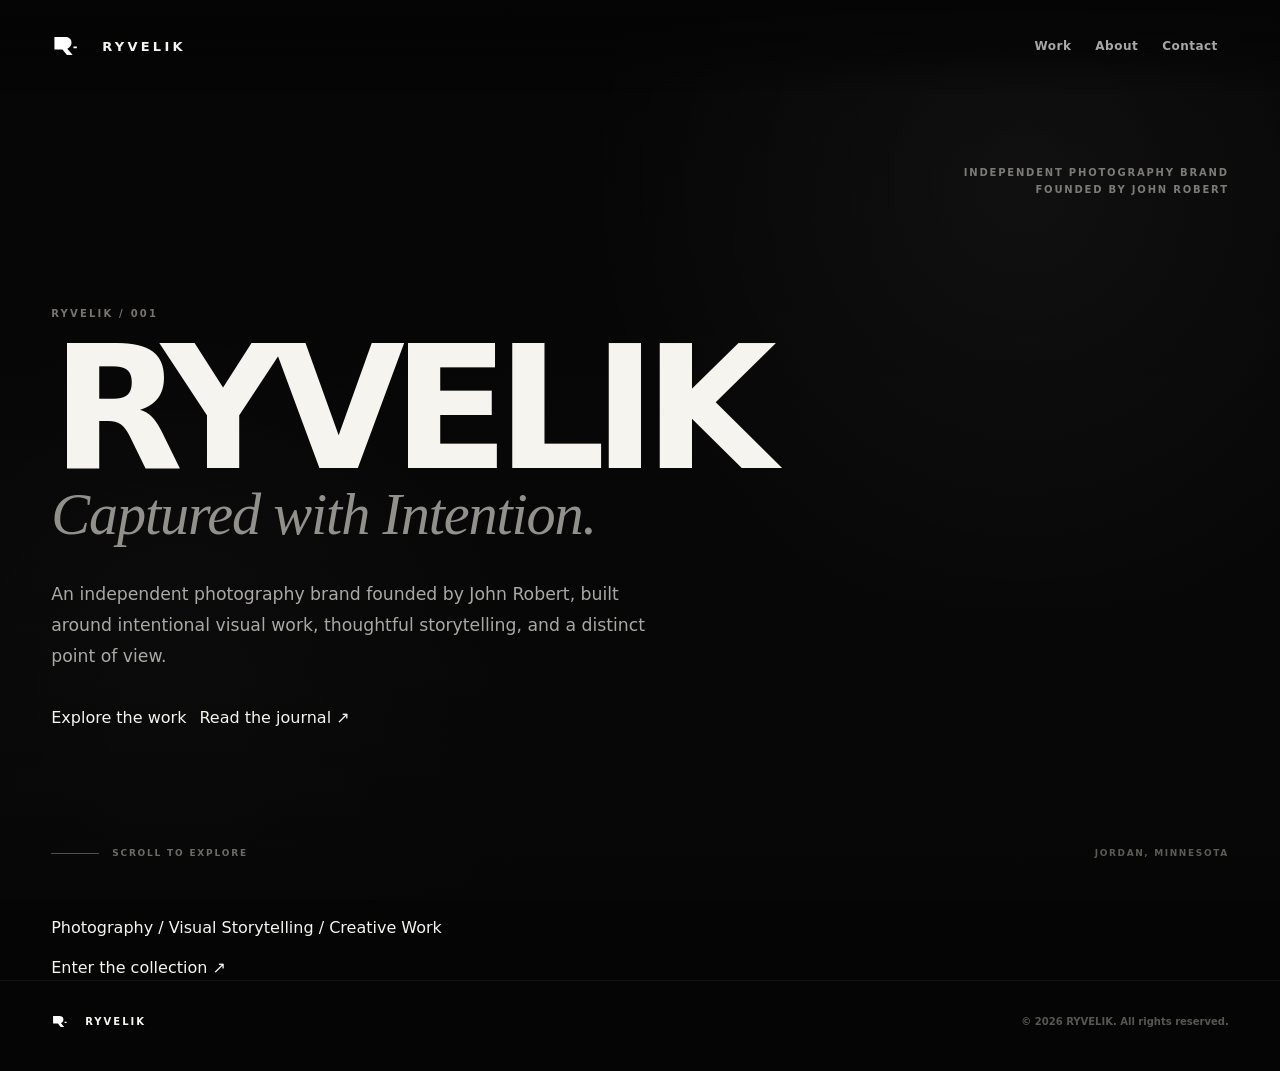
==== index.html @ d7ebe307 "Update index.html Signed-off-by: ryvelik <ryvelik@outlook.com>" ====
<!doctype html>
<html lang="en">
<head>
  <meta charset="utf-8" />

  <meta
    name="viewport"
    content="width=device-width, initial-scale=1"
  />

  <title>RYVELIK — Captured with Intention.</title>

  <meta
    name="description"
    content="RYVELIK is an independent photography brand founded by John Robert, built around intentional visual work, thoughtful storytelling, and a distinct point of view."
  />

  <meta
    name="author"
    content="John Robert"
  />

  <meta
    name="theme-color"
    content="#050505"
  />

  <meta
    name="color-scheme"
    content="dark"
  />

  <!-- Robots -->
  <meta
    name="robots"
    content="index, follow, max-image-preview:large"
  />

  <!-- Open Graph -->
  <meta
    property="og:type"
    content="website"
  />

  <meta
    property="og:title"
    content="RYVELIK — Captured with Intention."
  />

  <meta
    property="og:description"
    content="RYVELIK is an independent photography brand founded by John Robert, built around intentional visual work, thoughtful storytelling, and a distinct point of view."
  />

  <meta
    property="og:url"
    content="https://ryvelik.github.io/"
  />

  <meta
    property="og:site_name"
    content="RYVELIK"
  />

  <meta
    property="og:image"
    content="https://ryvelik.github.io/og-image.jpg"
  />

  <meta
    property="og:image:alt"
    content="RYVELIK — Captured with Intention."
  />

  <!-- Twitter / X -->
  <meta
    name="twitter:card"
    content="summary_large_image"
  />

  <meta
    name="twitter:title"
    content="RYVELIK — Captured with Intention."
  />

  <meta
    name="twitter:description"
    content="RYVELIK is an independent photography brand founded by John Robert, built around intentional visual work, thoughtful storytelling, and a distinct point of view."
  />

  <meta
    name="twitter:image"
    content="https://ryvelik.github.io/og-image.jpg"
  />

  <!-- Canonical URL -->
  <link
    rel="canonical"
    href="https://ryvelik.github.io/"
  />

  <!-- Favicons -->
  <link
    rel="icon"
    href="/favicon.ico"
    sizes="any"
  />

  <link
    rel="icon"
    href="/favicon-32x32.png"
    type="image/png"
    sizes="32x32"
  />

  <link
    rel="icon"
    href="/favicon-16x16.png"
    type="image/png"
    sizes="16x16"
  />

  <!-- Stylesheet -->
  <link
    rel="stylesheet"
    href="/styles.css"
  />

  <!-- Microsoft Clarity -->
  <script type="text/javascript">
    (function(c,l,a,r,i,t,y){
        c[a]=c[a]||function(){(c[a].q=c[a].q||[]).push(arguments)};
        t=l.createElement(r);
        t.async=1;
        t.src="https://www.clarity.ms/tag/"+i;
        y=l.getElementsByTagName(r)[0];
        y.parentNode.insertBefore(t,y);
    })(window, document, "clarity", "script", "yjtcumb3m");
  </script>

  <!-- RYVELIK structured data -->
  <script type="application/ld+json">
  {
    "@context": "https://schema.org",
    "@graph": [
      {
        "@type": "Organization",
        "@id": "https://ryvelik.github.io/#organization",
        "name": "RYVELIK",
        "url": "https://ryvelik.github.io/",
        "description": "RYVELIK is an independent photography brand founded by John Robert, built around intentional visual work, thoughtful storytelling, and a distinct point of view.",
        "founder": {
          "@id": "https://ryvelik.github.io/#john-robert"
        },
        "email": "mailto:ryvelik@outlook.com"
      },
      {
        "@type": "Person",
        "@id": "https://ryvelik.github.io/#john-robert",
        "name": "John Robert",
        "url": "https://ryvelik.github.io/about",
        "jobTitle": "Founder & Photographer",
        "worksFor": {
          "@id": "https://ryvelik.github.io/#organization"
        },
        "sameAs": [
          "https://ryvelik.substack.com"
        ]
      },
      {
        "@type": "WebSite",
        "@id": "https://ryvelik.github.io/#website",
        "name": "RYVELIK",
        "url": "https://ryvelik.github.io/",
        "description": "RYVELIK — Captured with Intention.",
        "publisher": {
          "@id": "https://ryvelik.github.io/#organization"
        },
        "author": {
          "@id": "https://ryvelik.github.io/#john-robert"
        }
      }
    ]
  }
  </script>

</head>

<body>

  <a
    class="skip-link"
    href="#main"
  >
    Skip to content
  </a>

  <div class="page">

    <!-- =========================================
         HEADER
    ========================================== -->

    <header class="site-header">

      <div class="container header-inner">

        <a
          class="brand"
          href="/"
          aria-label="RYVELIK home"
        >

          <svg
            class="brand-logo"
            xmlns="http://www.w3.org/2000/svg"
            viewBox="0 0 200 200"
            role="img"
            aria-labelledby="logoTitle"
          >

            <title id="logoTitle">
              RYVELIK
            </title>

            <g transform="translate(0,40)">

              <path
                fill="#fff"
                fill-rule="evenodd"
                d="
                  M18 12h56c20 0 34 10 34 30
                  0 16-8 26-22 32l28 34h-30
                  l-24-30H18V12z
                  M118 62h18v10h-18z
                "
              />

            </g>

          </svg>

          <span class="brand-name">
            RYVELIK
          </span>

        </a>

        <nav
          class="primary-nav"
          aria-label="Primary navigation"
        >

          <a href="/work">
            Work
          </a>

          <a href="/about">
            About
          </a>

          <a href="/contact">
            Contact
          </a>

        </nav>

      </div>

    </header>


    <!-- =========================================
         MAIN
    ========================================== -->

    <main id="main">

      <!-- =======================================
           HERO
      ======================================== -->

      <section
        id="top"
        class="hero"
        aria-labelledby="hero-heading"
      >

        <div class="container hero-inner">

          <div class="hero-top">

            <p class="hero-top-copy">
              Independent photography brand<br />
              Founded by John Robert
            </p>

          </div>


          <div class="hero-center">

            <div class="hero-content">

              <p class="hero-overline">
                RYVELIK / 001
              </p>

              <h1
                id="hero-heading"
                class="hero-title"
              >

                <span class="hero-title-main">
                  RYVELIK
                </span>

                <span class="hero-title-sub">
                  Captured with Intention.
                </span>

              </h1>

              <p class="hero-intro">
                An independent photography brand founded by
                John Robert, built around intentional visual work,
                thoughtful storytelling, and a distinct point of view.
              </p>

              <div class="hero-actions">

                <a
                  class="hero-button primary"
                  href="/work"
                >
                  Explore the work
                </a>

                <a
                  class="hero-button secondary"
                  href="https://ryvelik.substack.com"
                  target="_blank"
                  rel="noopener noreferrer"
                >
                  Read the journal ↗
                </a>

              </div>

            </div>

          </div>


          <div class="hero-bottom">

            <div class="hero-bottom-left">
              <span class="hero-line"></span>
              Scroll to explore
            </div>

            <div class="hero-bottom-right">
              Jordan, Minnesota
            </div>

          </div>

        </div>

      </section>


      <!-- =======================================
           TRANSITION STRIP
      ======================================== -->

      <section class="preview">

        <div class="container preview-inner">

          <p class="preview-copy">
            Photography / Visual Storytelling / Creative Work
          </p>

          <a
            class="preview-link"
            href="/work"
          >
            Enter the collection

            <span
              class="preview-link-arrow"
              aria-hidden="true"
            >
              ↗
            </span>

          </a>

        </div>

      </section>

    </main>


    <!-- =========================================
         FOOTER
    ========================================== -->

    <footer class="site-footer">

      <div class="container footer-inner">

        <div class="footer-brand">

          <svg
            class="footer-logo"
            xmlns="http://www.w3.org/2000/svg"
            viewBox="0 0 200 200"
            role="img"
            aria-label="RYVELIK"
          >

            <g transform="translate(0,40)">

              <path
                fill="#fff"
                fill-rule="evenodd"
                d="
                  M18 12h56c20 0 34 10 34 30
                  0 16-8 26-22 32l28 34h-30
                  l-24-30H18V12z
                  M118 62h18v10h-18z
                "
              />

            </g>

          </svg>

          <span class="footer-name">
            RYVELIK
          </span>

        </div>

        <p class="footer-copy">
          © 2026 RYVELIK. All rights reserved.
        </p>

      </div>

    </footer>

  </div>

</body>
</html>
---- styles.css ----
:root{
  --bg:#050505;
  --bg-soft:#090909;
  --surface:#0d0d0d;

  --white:#f5f4ef;
  --soft:#d3d1cb;
  --muted:#94918b;
  --dim:#66635e;
  --faint:#4e4c47;

  --line:rgba(255,255,255,.10);
  --line-soft:rgba(255,255,255,.055);
  --line-hover:rgba(255,255,255,.20);

  --max:1440px;
  --pad:clamp(20px,4vw,64px);

  --header-height:92px;

  --serif:
    Georgia,
    "Times New Roman",
    serif;

  --sans:
    Inter,
    ui-sans-serif,
    system-ui,
    -apple-system,
    BlinkMacSystemFont,
    "Segoe UI",
    Roboto,
    Helvetica,
    Arial,
    sans-serif;

  --ease:cubic-bezier(.2,.7,.2,1);
}


/* =========================================================
   RESET
========================================================= */

*,
*::before,
*::after{
  box-sizing:border-box;
}

html{
  margin:0;
  padding:0;

  background:var(--bg);
  color-scheme:dark;

  scroll-behavior:smooth;
}

body{
  margin:0;
  padding:0;

  background:var(--bg);
  color:var(--white);

  font-family:var(--sans);

  font-size:16px;
  line-height:1.5;

  -webkit-font-smoothing:antialiased;
  -moz-osx-font-smoothing:grayscale;

  text-rendering:optimizeLegibility;
}

img{
  display:block;
  max-width:100%;
}

svg{
  display:block;
}

a{
  color:inherit;
  text-decoration:none;
}

button,
input,
textarea,
select{
  font:inherit;
}

button{
  color:inherit;
}

::selection{
  background:#fff;
  color:#000;
}

:focus-visible{
  outline:2px solid #fff;
  outline-offset:4px;
}


/* =========================================================
   GLOBAL
========================================================= */

.page{
  position:relative;

  min-height:100vh;

  overflow:hidden;
}

.container{
  width:min(
    calc(100% - (var(--pad) * 2)),
    var(--max)
  );

  margin-inline:auto;
}

.section{
  position:relative;

  padding:
    clamp(100px,11vw,170px)
    0;

  border-top:1px solid var(--line-soft);
}

.section-label{
  margin:0 0 18px;

  color:#77736e;

  font-size:10px;
  line-height:1;

  font-weight:750;

  letter-spacing:.22em;

  text-transform:uppercase;
}

.page-index{
  margin:0 0 18px;

  color:#77736e;

  font-size:10px;
  line-height:1;

  font-weight:750;

  letter-spacing:.22em;

  text-transform:uppercase;
}


/* =========================================================
   ACCESSIBILITY
========================================================= */

.skip-link{
  position:fixed;

  top:16px;
  left:16px;

  z-index:9999;

  padding:11px 15px;

  border-radius:999px;

  background:#fff;
  color:#000;

  font-size:13px;
  font-weight:750;

  transform:translateY(-150%);

  transition:
    transform .2s ease;
}

.skip-link:focus{
  transform:translateY(0);
}


/* =========================================================
   HEADER
========================================================= */

.site-header{
  position:fixed;

  top:0;
  left:0;
  right:0;

  z-index:100;

  height:var(--header-height);

  pointer-events:none;

  background:
    linear-gradient(
      to bottom,
      rgba(5,5,5,.96) 0%,
      rgba(5,5,5,.76) 54%,
      rgba(5,5,5,0) 100%
    );
}

.header-inner{
  min-height:var(--header-height);

  display:flex;

  align-items:center;
  justify-content:space-between;

  gap:30px;

  pointer-events:auto;
}


/* BRAND */

.brand{
  display:inline-flex;

  align-items:center;

  gap:13px;

  flex:none;
}

.brand-logo{
  width:38px;
  height:38px;

  flex:none;
}

.brand-name{
  font-size:13px;
  line-height:1;

  font-weight:800;

  letter-spacing:.25em;

  text-transform:uppercase;
}


/* NAV */

.primary-nav{
  display:flex;

  align-items:center;

  gap:2px;
}

.primary-nav a{
  position:relative;

  padding:10px 11px;

  color:rgba(255,255,255,.65);

  font-size:12px;
  line-height:1;

  font-weight:650;

  letter-spacing:.04em;

  transition:
    color .25s ease;
}

.primary-nav a::after{
  content:"";

  position:absolute;

  left:11px;
  right:11px;

  bottom:3px;

  height:1px;

  background:#fff;

  transform:scaleX(0);

  transform-origin:right center;

  transition:
    transform .3s var(--ease);
}

.primary-nav a:hover,
.primary-nav a:focus-visible,
.primary-nav a.active{
  color:#fff;
}

.primary-nav a:hover::after,
.primary-nav a:focus-visible::after,
.primary-nav a.active::after{
  transform:scaleX(1);

  transform-origin:left center;
}


/* =========================================================
   BUTTONS
========================================================= */

.button{
  display:inline-flex;

  align-items:center;
  justify-content:center;

  min-height:48px;

  padding:0 19px;

  border:1px solid rgba(255,255,255,.17);

  border-radius:999px;

  color:#dedcd7;

  font-size:12px;
  line-height:1;

  font-weight:750;

  letter-spacing:.035em;

  transition:
    color .25s ease,
    background .25s ease,
    border-color .25s ease,
    transform .25s ease;
}

.button:hover,
.button:focus-visible{
  color:#000;

  background:#fff;

  border-color:#fff;

  transform:translateY(-2px);
}

.button.primary{
  color:#000;

  background:#fff;

  border-color:#fff;
}

.button.primary:hover,
.button.primary:focus-visible{
  background:#e9e8e4;
}


/* =========================================================
   HOME HERO
========================================================= */

.hero{
  position:relative;

  min-height:100svh;

  isolation:isolate;

  background:
    radial-gradient(
      48% 72% at 80% 20%,
      rgba(255,255,255,.045),
      transparent 72%
    ),
    radial-gradient(
      38% 58% at 14% 78%,
      rgba(255,255,255,.024),
      transparent 75%
    ),
    linear-gradient(
      180deg,
      #050505 0%,
      #070707 58%,
      #090909 100%
    );
}

.hero::before{
  content:"";

  position:absolute;
  inset:0;

  z-index:-2;

  background-image:
    linear-gradient(
      rgba(255,255,255,.026) 1px,
      transparent 1px
    ),
    linear-gradient(
      90deg,
      rgba(255,255,255,.026) 1px,
      transparent 1px
    );

  background-size:
    110px 110px,
    110px 110px;

  mask-image:
    linear-gradient(
      to bottom,
      rgba(0,0,0,.34),
      transparent 84%
    );

  opacity:.14;

  pointer-events:none;
}

.hero::after{
  content:"";

  position:absolute;

  left:0;
  right:0;
  bottom:0;

  height:42%;

  z-index:-1;

  background:
    linear-gradient(
      to top,
      rgba(5,5,5,.72),
      transparent
    );

  pointer-events:none;
}

.hero-inner{
  min-height:100svh;

  display:grid;

  grid-template-rows:
    auto
    1fr
    auto;

  padding-top:var(--header-height);
  padding-bottom:42px;
}

.hero-top{
  display:flex;

  justify-content:flex-end;
  align-items:flex-start;

  padding-top:
    clamp(
      34px,
      8vh,
      110px
    );
}

.hero-top-copy{
  max-width:330px;

  margin:0;

  color:#7d7b76;

  font-size:10px;

  line-height:1.7;

  font-weight:700;

  letter-spacing:.18em;

  text-align:right;

  text-transform:uppercase;
}

.hero-center{
  display:flex;

  align-items:center;

  padding-top:4vh;
}

.hero-content{
  width:100%;
}

.hero-overline{
  margin:0 0 21px;

  color:#77746f;

  font-size:10px;

  line-height:1;

  font-weight:750;

  letter-spacing:.22em;

  text-transform:uppercase;
}

.hero-title{
  margin:0;

  max-width:1150px;

  font-size:
    clamp(
      70px,
      13.4vw,
      194px
    );

  line-height:.80;

  letter-spacing:-.075em;

  font-weight:820;
}

.hero-title-main{
  display:block;
}

.hero-title-sub{
  display:block;

  margin-top:.16em;

  color:#92908b;

  font-family:var(--serif);

  font-size:.34em;

  line-height:1;

  font-weight:400;

  font-style:italic;

  letter-spacing:-.02em;
}

.hero-intro{
  max-width:630px;

  margin:34px 0 0;

  color:#aaa8a3;

  font-size:
    clamp(
      15px,
      1.35vw,
      18px
    );

  line-height:1.8;
}

.hero-actions{
  display:flex;

  align-items:center;

  flex-wrap:wrap;

  gap:13px;

  margin-top:34px;
}

.hero-mark{
  display:flex;

  align-items:center;
  justify-content:center;

  width:76px;
  height:76px;

  border:1px solid var(--line);

  border-radius:50%;

  transition:
    background .3s ease,
    border-color .3s ease,
    transform .3s ease;
}

.hero-mark svg{
  width:28px;
  height:28px;
}

.hero-mark:hover{
  background:rgba(255,255,255,.045);

  border-color:
    rgba(255,255,255,.28);

  transform:translateY(-3px);
}

.hero-bottom{
  display:flex;

  align-items:center;

  justify-content:space-between;

  gap:25px;

  padding-top:44px;
}

.hero-bottom-left{
  display:flex;

  align-items:center;

  gap:13px;

  color:#6d6b66;

  font-size:9px;

  line-height:1;

  font-weight:750;

  letter-spacing:.2em;

  text-transform:uppercase;
}

.hero-line{
  width:48px;
  height:1px;

  background:#50504b;
}

.hero-bottom-right{
  color:#5d5b56;

  font-size:9px;

  line-height:1;

  font-weight:700;

  letter-spacing:.18em;

  text-transform:uppercase;

  text-align:right;
}


/* =========================================================
   INTERIOR PAGE HERO
   WORK / ABOUT / CONTACT
========================================================= */

.page-hero,
.contact-page{
  position:relative;

  min-height:68svh;

  display:flex;

  align-items:flex-end;

  padding-top:150px;

  padding-bottom:
    clamp(
      74px,
      9vw,
      120px
    );

  border-bottom:1px solid var(--line-soft);

  isolation:isolate;

  background:
    radial-gradient(
      46% 65% at 84% 20%,
      rgba(255,255,255,.04),
      transparent 75%
    ),
    linear-gradient(
      180deg,
      #050505,
      #080808
    );
}

.contact-page::before{
  content:"";

  position:absolute;

  inset:0;

  z-index:-2;

  background-image:
    linear-gradient(
      rgba(255,255,255,.026) 1px,
      transparent 1px
    ),
    linear-gradient(
      90deg,
      rgba(255,255,255,.026) 1px,
      transparent 1px
    );

  background-size:
    110px 110px,
    110px 110px;

  mask-image:
    linear-gradient(
      to bottom,
      rgba(0,0,0,.28),
      transparent 84%
    );

  opacity:.10;

  pointer-events:none;
}


/* TOP META */

.page-hero-top{
  display:flex;

  align-items:flex-start;

  justify-content:space-between;

  gap:30px;

  margin-bottom:
    clamp(
      45px,
      6vw,
      78px
    );
}

.page-location{
  margin:0;

  color:#5f5c56;

  font-size:10px;

  line-height:1.4;

  font-weight:700;

  letter-spacing:.17em;

  text-transform:uppercase;

  text-align:right;
}


/* MAIN GRID */

.page-hero-grid,
.page-hero-main,
.contact-grid{
  display:grid;

  grid-template-columns:
    minmax(0,1.2fr)
    minmax(280px,.8fr);

  gap:
    clamp(
      55px,
      8vw,
      120px
    );

  align-items:end;
}

.page-hero-copy{
  min-width:0;
}

.page-hero-side,
.contact-side{
  padding-bottom:4px;
}


/* TITLES */

.page-title,
.contact-title{
  margin:0;

  max-width:1100px;

  font-size:
    clamp(
      62px,
      10.3vw,
      148px
    );

  line-height:.82;

  letter-spacing:-.075em;

  font-weight:820;
}

.page-title em,
.contact-title em{
  display:block;

  margin-top:.15em;

  color:#918e88;

  font-family:var(--serif);

  font-size:.36em;

  line-height:1;

  font-weight:400;

  font-style:italic;

  letter-spacing:-.02em;
}


/* INTRO */

.page-intro,
.contact-intro{
  max-width:500px;

  margin:28px 0 0;

  color:#94918b;

  font-size:14px;

  line-height:1.85;
}


/* EMAIL */

.page-email,
.contact-link{
  display:inline-block;

  max-width:100%;

  color:var(--white);

  font-size:
    clamp(
      18px,
      1.85vw,
      25px
    );

  line-height:1.15;

  font-weight:650;

  letter-spacing:-.03em;

  word-break:break-word;

  transition:
    color .25s ease;
}

.page-email:hover,
.page-email:focus-visible,
.contact-link:hover,
.contact-link:focus-visible{
  color:#aaa7a1;

  text-decoration:underline;

  text-decoration-thickness:1px;

  text-underline-offset:7px;
}


/* BOTTOM META */

.page-hero-bottom,
.contact-bottom{
  display:flex;

  align-items:flex-end;

  justify-content:space-between;

  gap:30px;

  margin-top:
    clamp(
      72px,
      9vw,
      125px
    );

  padding-top:22px;

  border-top:1px solid var(--line-soft);
}

.page-meta,
.contact-note{
  margin:0;

  color:#625f59;

  font-size:10px;

  line-height:1.7;

  font-weight:700;

  letter-spacing:.16em;

  text-transform:uppercase;
}


/* ROUND MARK */

.page-arrow,
.contact-mark{
  display:flex;

  align-items:center;

  justify-content:center;

  width:52px;
  height:52px;

  flex:none;

  border:1px solid rgba(255,255,255,.16);

  border-radius:50%;

  color:#fff;

  transition:
    background .25s ease,
    border-color .25s ease,
    color .25s ease,
    transform .25s ease;
}

.page-arrow{
  font-size:18px;
}

.contact-mark svg{
  width:21px;
  height:21px;
}

.page-arrow:hover,
.page-arrow:focus-visible,
.contact-mark:hover,
.contact-mark:focus-visible{
  background:#fff;

  border-color:#fff;

  color:#000;

  transform:translateY(-3px);
}

.contact-mark:hover path{
  fill:#000;
}


/* =========================================================
   WORK PAGE — COLLECTION BAR
========================================================= */

.collection-bar{
  border-top:0;

  border-bottom:1px solid var(--line-soft);

  padding:18px 0;
}

.collection-bar-inner{
  display:flex;

  align-items:center;

  justify-content:space-between;

  gap:25px;
}

.collection-label,
.collection-count{
  color:#706d68;

  font-size:10px;

  line-height:1;

  font-weight:750;

  letter-spacing:.18em;

  text-transform:uppercase;
}

.collection-count{
  color:#57544f;
}


/* =========================================================
   WORK PAGE — GALLERY
========================================================= */

.gallery{
  padding:
    clamp(70px,9vw,120px)
    0
    clamp(105px,13vw,180px);
}

.gallery-grid{
  display:grid;

  grid-template-columns:
    repeat(12,1fr);

  gap:18px;
}

.piece{
  position:relative;

  overflow:hidden;

  min-height:420px;

  border:1px solid var(--line);

  background:#0c0c0c;

  isolation:isolate;
}


/* CLICKABLE IMAGE AREA */

.piece-trigger{
  position:absolute;

  inset:0;

  z-index:1;

  display:block;

  width:100%;
  height:100%;

  margin:0;
  padding:0;

  border:0;

  background:transparent;

  cursor:zoom-in;

  appearance:none;
}

.piece-trigger:focus-visible{
  outline:2px solid #fff;

  outline-offset:-4px;
}

.piece-trigger .piece-image{
  pointer-events:none;
}


/* GALLERY SIZES */

.piece:nth-child(1){
  grid-column:span 8;

  min-height:700px;
}

.piece:nth-child(2){
  grid-column:span 4;

  min-height:700px;
}

.piece:nth-child(3){
  grid-column:span 5;

  min-height:520px;
}

.piece:nth-child(4){
  grid-column:span 7;

  min-height:520px;
}


/* IMAGE */

.piece-image{
  position:absolute;

  inset:0;

  width:100%;
  height:100%;

  object-fit:cover;

  transition:
    transform .8s var(--ease);
}

.piece:hover .piece-image{
  transform:scale(1.025);
}


/* PLACEHOLDER SUPPORT */

.piece-placeholder{
  position:absolute;

  inset:0;

  display:flex;

  align-items:center;

  justify-content:center;

  background:
    radial-gradient(
      circle at 68% 22%,
      rgba(255,255,255,.07),
      transparent 29%
    ),
    radial-gradient(
      circle at 18% 78%,
      rgba(255,255,255,.03),
      transparent 33%
    ),
    linear-gradient(
      145deg,
      #181818,
      #090909 70%,
      #101010
    );
}

.piece-placeholder::before{
  content:"";

  width:32%;

  height:1px;

  background:
    linear-gradient(
      to right,
      transparent,
      rgba(255,255,255,.14),
      transparent
    );
}

.piece-placeholder-label{
  position:absolute;

  color:#5b5954;

  font-size:10px;

  line-height:1;

  font-weight:750;

  letter-spacing:.2em;

  text-transform:uppercase;
}


/* GALLERY OVERLAY */

.piece-overlay{
  position:absolute;

  inset:0;

  z-index:2;

  display:flex;

  align-items:flex-end;

  padding:28px;

  background:
    linear-gradient(
      to top,
      rgba(0,0,0,.80),
      rgba(0,0,0,.15) 48%,
      transparent 77%
    );

  pointer-events:none;
}

.piece-meta{
  width:100%;

  display:flex;

  align-items:flex-end;

  justify-content:space-between;

  gap:25px;
}

.piece-number{
  color:#aaa7a1;

  font-size:10px;

  line-height:1;

  font-weight:750;

  letter-spacing:.19em;

  text-transform:uppercase;
}

.piece-name{
  margin:9px 0 0;

  color:#fff;

  font-size:
    clamp(
      20px,
      2.8vw,
      34px
    );

  line-height:.98;

  letter-spacing:-.035em;

  font-weight:720;
}

.piece-caption{
  margin:8px 0 0;

  color:#999691;

  font-size:12px;

  line-height:1.4;
}

.piece-index{
  display:flex;

  align-items:center;

  justify-content:center;

  width:42px;
  height:42px;

  flex:none;

  border:1px solid rgba(255,255,255,.2);

  border-radius:50%;

  color:#fff;

  font-size:15px;

  transition:
    background .25s ease,
    color .25s ease,
    transform .25s ease;
}

.piece:hover .piece-index{
  background:#fff;

  color:#000;

  transform:translate(2px,-2px);
}


/* =========================================================
   WORK PAGE — STATEMENT
========================================================= */

.collection-statement{
  padding:
    clamp(105px,13vw,190px)
    0;

  border-top:1px solid var(--line-soft);
}

.collection-statement-inner{
  display:grid;

  grid-template-columns:
    minmax(180px,.7fr)
    minmax(0,1.3fr);

  gap:60px;
}

.collection-statement-label{
  margin:0;

  color:#706d67;

  font-size:10px;

  line-height:1.45;

  font-weight:750;

  letter-spacing:.2em;

  text-transform:uppercase;
}

.collection-statement-text{
  margin:0;

  max-width:1000px;

  color:#d8d6d1;

  font-size:
    clamp(
      32px,
      5vw,
      69px
    );

  line-height:1.03;

  letter-spacing:-.052em;

  font-weight:700;
}

.collection-statement-text em{
  color:#8d8a84;

  font-family:var(--serif);

  font-weight:400;

  font-style:italic;
}


/* =========================================================
   ABOUT PAGE
========================================================= */

.statement{
  padding:
    clamp(100px,13vw,190px)
    0;
}

.statement-grid{
  display:grid;

  grid-template-columns:
    minmax(180px,.7fr)
    minmax(0,1.3fr);

  gap:60px;
}

.statement-label{
  margin:0;

  color:#706d67;

  font-size:10px;

  line-height:1.45;

  font-weight:750;

  letter-spacing:.2em;

  text-transform:uppercase;
}

.statement-text{
  margin:0;

  max-width:1040px;

  color:#dddcd7;

  font-size:
    clamp(
      32px,
      5vw,
      70px
    );

  line-height:1.03;

  letter-spacing:-.055em;

  font-weight:720;
}

.statement-text em{
  color:#8e8b85;

  font-family:var(--serif);

  font-weight:400;

  font-style:italic;
}

.story{
  padding:
    clamp(100px,12vw,175px)
    0;
}

.story-grid{
  display:grid;

  grid-template-columns:
    minmax(220px,.75fr)
    minmax(0,1.25fr);

  gap:
    clamp(
      55px,
      10vw,
      145px
    );

  align-items:start;
}

.story-heading{
  margin:0;

  max-width:510px;

  font-size:
    clamp(
      36px,
      5vw,
      68px
    );

  line-height:.97;

  letter-spacing:-.055em;

  font-weight:760;
}

.story-heading span{
  color:#8c8983;

  font-family:var(--serif);

  font-weight:400;

  font-style:italic;
}

.story-copy{
  max-width:670px;

  color:#a5a29c;

  font-size:
    clamp(
      16px,
      1.4vw,
      19px
    );

  line-height:1.88;
}

.story-copy p{
  margin:0 0 27px;
}

.story-copy p:last-child{
  margin-bottom:0;
}


/* =========================================================
   FOUNDER
========================================================= */

.founder{
  padding:
    clamp(105px,13vw,185px)
    0;

  border-top:1px solid var(--line-soft);

  border-bottom:1px solid var(--line-soft);

  background:
    radial-gradient(
      35% 70% at 80% 50%,
      rgba(255,255,255,.032),
      transparent 75%
    );
}

.founder-grid{
  display:grid;

  grid-template-columns:
    minmax(220px,.65fr)
    minmax(0,1.35fr);

  gap:60px;

  align-items:end;
}

.founder-label{
  margin:0 0 12px;

  color:#706d68;

  font-size:10px;

  line-height:1;

  font-weight:750;

  letter-spacing:.2em;

  text-transform:uppercase;
}

.founder-name{
  margin:0;

  font-size:
    clamp(
      42px,
      6vw,
      85px
    );

  line-height:.9;

  letter-spacing:-.065em;

  font-weight:780;
}

.founder-role{
  margin:14px 0 0;

  color:#74716b;

  font-size:11px;

  line-height:1;

  font-weight:700;

  letter-spacing:.16em;

  text-transform:uppercase;
}

.founder-copy{
  max-width:680px;

  color:#a09d97;

  font-size:15px;

  line-height:1.85;
}

.founder-copy p{
  margin:0 0 24px;
}

.founder-copy p:last-child{
  margin-bottom:0;
}

.founder-signature{
  margin-top:36px;

  color:#f3f1ec;

  font-family:var(--serif);

  font-size:31px;

  font-style:italic;
}


/* =========================================================
   PRINCIPLES
========================================================= */

.principles{
  padding:
    clamp(100px,12vw,175px)
    0;
}

.principles-head{
  display:flex;

  align-items:flex-end;

  justify-content:space-between;

  gap:40px;

  margin-bottom:52px;
}

.principles-title{
  margin:0;

  font-size:
    clamp(
      34px,
      5vw,
      62px
    );

  line-height:.98;

  letter-spacing:-.05em;

  font-weight:750;
}

.principles-intro{
  max-width:390px;

  margin:0;

  color:#88857f;

  font-size:14px;

  line-height:1.75;
}

.principles-list{
  border-top:1px solid var(--line);
}

.principle{
  display:grid;

  grid-template-columns:
    100px
    1fr
    minmax(180px,.7fr);

  gap:30px;

  align-items:center;

  padding:27px 0;

  border-bottom:1px solid var(--line-soft);
}

.principle-number{
  color:#5d5a55;

  font-size:10px;

  line-height:1;

  font-weight:750;

  letter-spacing:.18em;

  text-transform:uppercase;
}

.principle-name{
  margin:0;

  font-size:
    clamp(
      19px,
      2vw,
      28px
    );

  line-height:1;

  letter-spacing:-.025em;

  font-weight:700;
}

.principle-text{
  margin:0;

  color:#85827c;

  font-size:13px;

  line-height:1.65;
}


/* =========================================================
   CONTACT — SUPPORTING DETAILS
========================================================= */

.contact-details{
  display:grid;

  grid-template-columns:
    minmax(220px,.7fr)
    minmax(0,1.3fr);

  gap:
    clamp(
      50px,
      9vw,
      135px
    );

  align-items:start;
}

.contact-details-copy{
  max-width:690px;

  color:#9c9993;

  font-size:
    clamp(
      16px,
      1.4vw,
      19px
    );

  line-height:1.85;
}

.contact-details-copy p{
  margin:0 0 35px;
}

.contact-large-link{
  display:inline-block;

  color:#efeee9;

  font-size:
    clamp(
      22px,
      3vw,
      38px
    );

  line-height:1;

  font-weight:650;

  letter-spacing:-.04em;

  word-break:break-word;

  transition:
    color .25s ease;
}

.contact-large-link:hover,
.contact-large-link:focus-visible{
  color:#aaa7a1;

  text-decoration:underline;

  text-decoration-thickness:1px;

  text-underline-offset:8px;
}


/* =========================================================
   FOOTER
========================================================= */

.site-footer{
  padding:
    29px
    0
    38px;

  border-top:1px solid var(--line-soft);

  background:#050505;
}

.footer-inner{
  display:flex;

  align-items:center;

  justify-content:space-between;

  gap:25px;
}

.footer-brand{
  display:inline-flex;

  align-items:center;

  gap:11px;
}

.footer-logo{
  width:23px;
  height:23px;
}

.footer-name{
  font-size:10px;

  line-height:1;

  font-weight:750;

  letter-spacing:.2em;

  text-transform:uppercase;
}

.footer-copy{
  margin:0;

  color:#585650;

  font-size:10px;

  line-height:1;

  font-weight:600;
}


/* =========================================================
   LIGHTBOX
========================================================= */

body.lightbox-open{
  overflow:hidden;
}


/* CLICKABLE PHOTO */

.piece-trigger{
  -webkit-tap-highlight-color:transparent;
}


/* OVERLAY */

.lightbox{
  position:fixed;

  inset:0;

  z-index:1000;

  display:flex;

  align-items:center;

  justify-content:center;

  padding:
    clamp(
      16px,
      3vw,
      45px
    );

  visibility:hidden;

  opacity:0;

  pointer-events:none;

  transition:
    opacity .28s ease,
    visibility .28s ease;
}

.lightbox.is-open{
  visibility:visible;

  opacity:1;

  pointer-events:auto;
}


/* BACKDROP */

.lightbox-backdrop{
  position:absolute;

  inset:0;

  background:
    rgba(0,0,0,.94);

  backdrop-filter:blur(16px);

  -webkit-backdrop-filter:blur(16px);

  cursor:zoom-out;
}


/* LIGHTBOX CONTENT */

.lightbox-content{
  position:relative;

  z-index:2;

  display:flex;

  align-items:center;

  justify-content:center;

  width:100%;
  height:100%;

  max-width:1600px;

  max-height:100%;
}


/* IMAGE FIGURE */

.lightbox-figure{
  position:relative;

  display:flex;

  align-items:center;

  justify-content:center;

  width:auto;

  max-width:
    calc(100% - 150px);

  height:auto;

  max-height:
    calc(100% - 90px);

  margin:0;
}


/* FULL IMAGE */

.lightbox-image{
  display:block;

  width:auto;
  height:auto;

  max-width:100%;

  max-height:
    calc(100vh - 150px);

  object-fit:contain;

  box-shadow:
    0 30px 90px rgba(0,0,0,.55);
}


/* CAPTION */

.lightbox-caption{
  position:absolute;

  left:0;
  right:0;

  bottom:-48px;

  display:flex;

  align-items:flex-end;

  justify-content:space-between;

  gap:30px;

  color:#fff;

  font-size:10px;

  line-height:1.3;

  letter-spacing:.14em;

  text-transform:uppercase;
}

.lightbox-caption > div{
  display:flex;

  flex-direction:column;

  gap:6px;
}

.lightbox-number{
  color:#77736e;

  font-size:9px;

  font-weight:750;

  letter-spacing:.18em;
}

.lightbox-title{
  color:#e9e7e1;

  font-family:var(--serif);

  font-size:16px;

  font-style:italic;

  letter-spacing:0;

  text-transform:none;
}

.lightbox-count{
  color:#66635e;

  white-space:nowrap;
}


/* =========================================================
   LIGHTBOX CONTROLS
========================================================= */

.lightbox-close,
.lightbox-prev,
.lightbox-next{
  position:absolute;

  z-index:3;

  display:flex;

  align-items:center;

  justify-content:center;

  width:50px;
  height:50px;

  margin:0;

  padding:0;

  border:1px solid rgba(255,255,255,.16);

  border-radius:50%;

  background:rgba(255,255,255,.025);

  color:#fff;

  font-size:18px;

  line-height:1;

  cursor:pointer;

  appearance:none;

  transition:
    background .25s ease,
    border-color .25s ease,
    color .25s ease,
    transform .25s ease;
}

.lightbox-close:hover,
.lightbox-close:focus-visible,
.lightbox-prev:hover,
.lightbox-prev:focus-visible,
.lightbox-next:hover,
.lightbox-next:focus-visible{
  color:#000;

  background:#fff;

  border-color:#fff;
}


/* CLOSE */

.lightbox-close{
  top:12px;

  right:12px;
}

.lightbox-close:hover,
.lightbox-close:focus-visible{
  transform:rotate(90deg);
}


/* PREVIOUS */

.lightbox-prev{
  left:12px;
}

.lightbox-prev:hover,
.lightbox-prev:focus-visible{
  transform:translateX(-3px);
}


/* NEXT */

.lightbox-next{
  right:12px;
}

.lightbox-next:hover,
.lightbox-next:focus-visible{
  transform:translateX(3px);
}


/* =========================================================
   RESPONSIVE — TABLET
========================================================= */

@media (max-width:1100px){

  :root{
    --header-height:86px;
  }


  /* PAGE HERO */

  .page-hero,
  .contact-page{
    min-height:64svh;

    padding-top:130px;
  }

  .page-hero-grid,
  .page-hero-main,
  .contact-grid{
    grid-template-columns:1fr;

    gap:42px;
  }

  .page-hero-side,
  .contact-side{
    padding-bottom:0;

    max-width:620px;
  }


  /* ABOUT */

  .statement-grid,
  .story-grid,
  .founder-grid,
  .collection-statement-inner,
  .contact-details{
    grid-template-columns:1fr;

    gap:34px;
  }

  .principles-head{
    display:block;
  }

  .principles-intro{
    margin-top:20px;
  }

  .principle{
    grid-template-columns:
      72px
      1fr;

    gap:22px;
  }

  .principle-text{
    grid-column:2;
  }


  /* LIGHTBOX */

  .lightbox-figure{
    max-width:
      calc(100% - 110px);

    max-height:
      calc(100% - 80px);
  }

  .lightbox-image{
    max-height:
      calc(100vh - 125px);
  }
}


/* =========================================================
   RESPONSIVE — MOBILE
========================================================= */

@media (max-width:640px){

  :root{
    --pad:18px;

    --header-height:76px;
  }

  .container{
    width:min(
      calc(100% - 36px),
      var(--max)
    );
  }


  /* HEADER */

  .header-inner{
    min-height:var(--header-height);
  }

  .brand-name{
    display:none;
  }

  .brand-logo{
    width:35px;
    height:35px;
  }

  .primary-nav{
    gap:0;
  }

  .primary-nav a{
    padding:
      9px 7px;

    font-size:10px;
  }

  .primary-nav a::after{
    left:7px;
    right:7px;
  }


  /* HOME */

  .hero-inner{
    padding-top:var(--header-height);

    padding-bottom:28px;
  }

  .hero-top{
    padding-top:38px;
  }

  .hero-top-copy{
    max-width:230px;

    font-size:8px;

    line-height:1.75;
  }

  .hero-center{
    align-items:flex-end;

    padding-top:0;

    padding-bottom:9vh;
  }

  .hero-overline{
    margin-bottom:18px;

    font-size:9px;
  }

  .hero-title{
    font-size:
      clamp(
        60px,
        20vw,
        102px
      );

    line-height:.82;
  }

  .hero-title-sub{
    font-size:.43em;
  }

  .hero-intro{
    margin-top:24px;

    font-size:14px;

    line-height:1.72;
  }

  .hero-actions{
    margin-top:27px;

    gap:9px;
  }

  .button{
    min-height:44px;

    padding:
      0 15px;

    font-size:10px;
  }

  .hero-mark{
    display:none;
  }

  .hero-bottom{
    padding-top:25px;
  }

  .hero-bottom-right{
    display:none;
  }

  .hero-bottom-left{
    font-size:8px;
  }

  .hero-line{
    width:34px;
  }


  /* GENERAL */

  .section{
    padding:
      92px
      0;
  }


  /* INTERIOR HERO */

  .page-hero,
  .contact-page{
    min-height:72svh;

    padding-top:120px;

    padding-bottom:68px;
  }

  .page-hero-top{
    margin-bottom:46px;
  }

  .page-location{
    display:none;
  }

  .page-hero-grid,
  .page-hero-main,
  .contact-grid{
    gap:34px;
  }

  .page-title,
  .contact-title{
    font-size:
      clamp(
        52px,
        17vw,
        88px
      );
  }

  .page-title em,
  .contact-title em{
    font-size:.43em;
  }

  .page-intro,
  .contact-intro{
    margin-top:24px;

    font-size:14px;

    line-height:1.75;
  }

  .page-email,
  .contact-link{
    font-size:19px;
  }

  .page-hero-bottom,
  .contact-bottom{
    margin-top:72px;

    padding-top:20px;
  }

  .page-arrow,
  .contact-mark{
    width:46px;
    height:46px;
  }


  /* WORK */

  .collection-bar{
    padding:16px 0;
  }

  .collection-bar-inner{
    align-items:flex-start;

    flex-direction:column;

    gap:11px;
  }

  .collection-label,
  .collection-count{
    font-size:9px;
  }

  .gallery{
    padding:
      63px
      0
      105px;
  }

  .gallery-grid{
    grid-template-columns:1fr;

    gap:12px;
  }

  .piece:nth-child(1),
  .piece:nth-child(2),
  .piece:nth-child(3),
  .piece:nth-child(4){
    grid-column:span 1;

    min-height:430px;
  }

  .piece-overlay{
    padding:21px;
  }

  .piece-name{
    font-size:25px;
  }

  .piece-index{
    width:38px;
    height:38px;
  }


  /* ABOUT */

  .statement,
  .story,
  .founder,
  .principles{
    padding:
      94px
      0;
  }

  .statement-text{
    font-size:
      clamp(
        31px,
        10.5vw,
        55px
      );
  }

  .story-heading{
    font-size:
      clamp(
        36px,
        11vw,
        56px
      );
  }

  .founder-name{
    font-size:
      clamp(
        42px,
        14vw,
        72px
      );
  }

  .principle{
    grid-template-columns:
      52px
      1fr;

    gap:17px;

    padding:24px 0;
  }

  .principle-text{
    grid-column:2;

    margin-top:-5px;
  }


  /* CONTACT */

  .contact-grid{
    gap:36px;
  }

  .contact-side{
    max-width:100%;
  }

  .contact-bottom{
    margin-top:68px;
  }


  /* FOOTER */

  .footer-inner{
    align-items:flex-start;

    flex-direction:column;
  }


  /* LIGHTBOX */

  .lightbox{
    padding:14px;
  }

  .lightbox-figure{
    width:100%;

    max-width:
      calc(100% - 16px);
  }

  .lightbox-image{
    width:auto;

    max-width:100%;

    max-height:
      calc(100vh - 145px);
  }

  .lightbox-caption{
    bottom:-48px;

    gap:15px;

    font-size:9px;
  }

  .lightbox-title{
    font-size:15px;
  }

  .lightbox-close,
  .lightbox-prev,
  .lightbox-next{
    width:42px;
    height:42px;

    font-size:15px;
  }

  .lightbox-close{
    top:7px;
    right:7px;
  }

  .lightbox-prev{
    left:5px;
  }

  .lightbox-next{
    right:5px;
  }
}


/* =========================================================
   REDUCED MOTION
========================================================= */

@media (prefers-reduced-motion:reduce){

  html{
    scroll-behavior:auto;
  }

  *,
  *::before,
  *::after{
    transition:none !important;

    animation:none !important;
  }
}
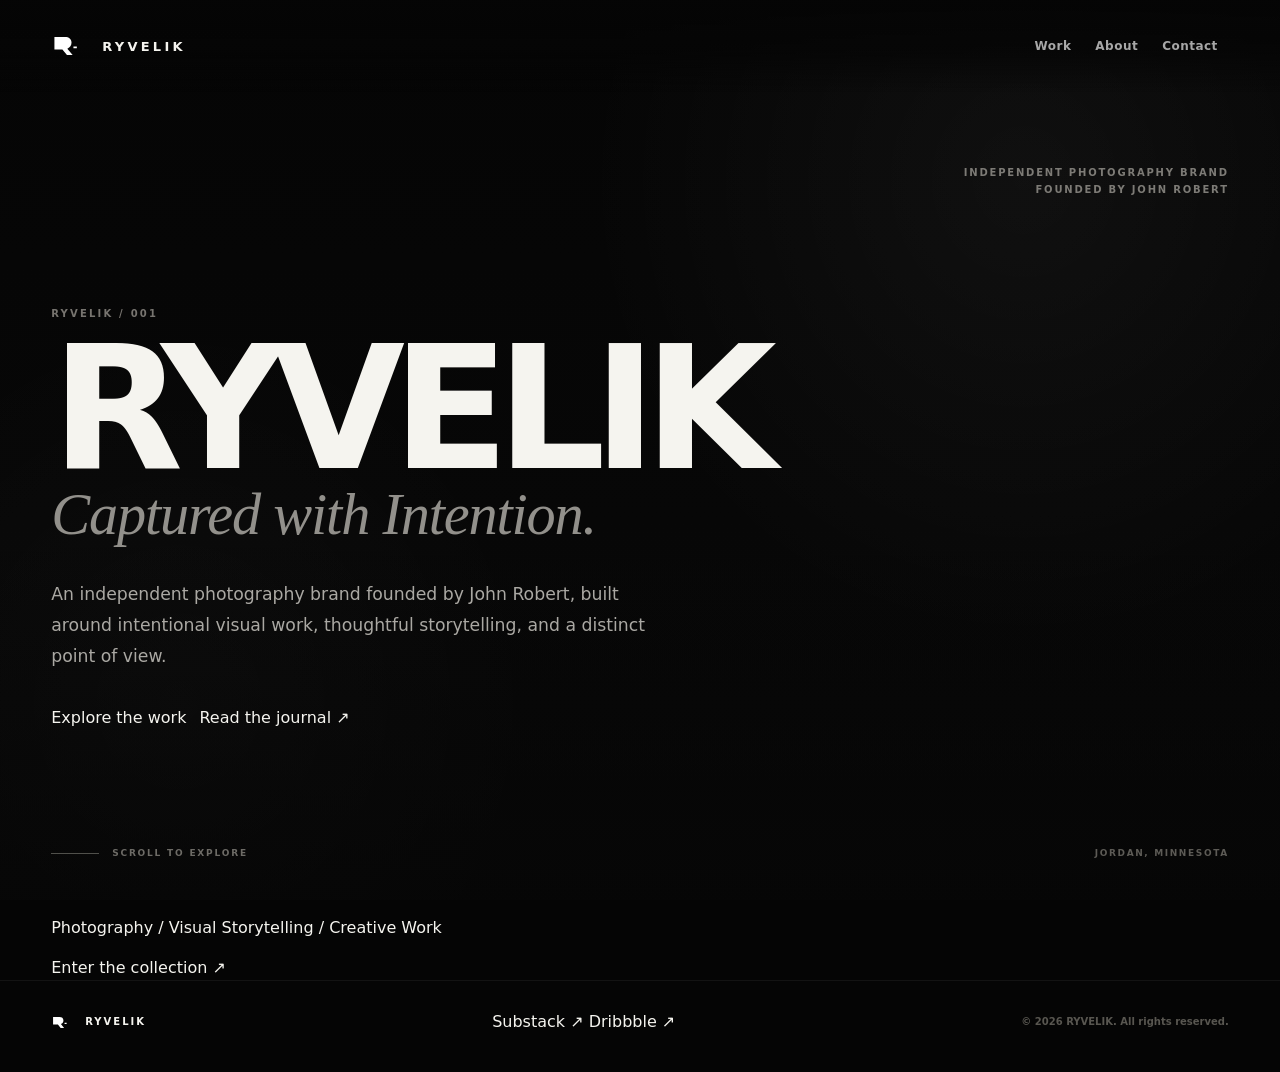
==== commit 6b3113ae: "Update index.html Signed-off-by: ryvelik <ryvelik@outlook.com>" ====
--- a/index.html
+++ b/index.html
@@ -30,13 +30,11 @@
     content="dark"
   />
 
-  <!-- Robots -->
   <meta
     name="robots"
     content="index, follow, max-image-preview:large"
   />
 
-  <!-- Open Graph -->
   <meta
     property="og:type"
     content="website"
@@ -72,7 +70,6 @@
     content="RYVELIK — Captured with Intention."
   />
 
-  <!-- Twitter / X -->
   <meta
     name="twitter:card"
     content="summary_large_image"
@@ -93,13 +90,11 @@
     content="https://ryvelik.github.io/og-image.jpg"
   />
 
-  <!-- Canonical URL -->
   <link
     rel="canonical"
     href="https://ryvelik.github.io/"
   />
 
-  <!-- Favicons -->
   <link
     rel="icon"
     href="/favicon.ico"
@@ -120,7 +115,6 @@
     sizes="16x16"
   />
 
-  <!-- Stylesheet -->
   <link
     rel="stylesheet"
     href="/styles.css"
@@ -164,7 +158,8 @@
           "@id": "https://ryvelik.github.io/#organization"
         },
         "sameAs": [
-          "https://ryvelik.substack.com"
+          "https://ryvelik.substack.com",
+          "https://dribbble.com/ryvelik"
         ]
       },
       {
@@ -197,10 +192,6 @@
 
   <div class="page">
 
-    <!-- =========================================
-         HEADER
-    ========================================== -->
-
     <header class="site-header">
 
       <div class="container header-inner">
@@ -219,9 +210,7 @@
             aria-labelledby="logoTitle"
           >
 
-            <title id="logoTitle">
-              RYVELIK
-            </title>
+            <title id="logoTitle">RYVELIK</title>
 
             <g transform="translate(0,40)">
 
@@ -251,17 +240,9 @@
           aria-label="Primary navigation"
         >
 
-          <a href="/work">
-            Work
-          </a>
-
-          <a href="/about">
-            About
-          </a>
-
-          <a href="/contact">
-            Contact
-          </a>
+          <a href="/work">Work</a>
+          <a href="/about">About</a>
+          <a href="/contact">Contact</a>
 
         </nav>
 
@@ -270,15 +251,7 @@
     </header>
 
 
-    <!-- =========================================
-         MAIN
-    ========================================== -->
-
     <main id="main">
-
-      <!-- =======================================
-           HERO
-      ======================================== -->
 
       <section
         id="top"
@@ -296,7 +269,6 @@
             </p>
 
           </div>
-
 
           <div class="hero-center">
 
@@ -351,7 +323,6 @@
 
           </div>
 
-
           <div class="hero-bottom">
 
             <div class="hero-bottom-left">
@@ -369,10 +340,6 @@
 
       </section>
 
-
-      <!-- =======================================
-           TRANSITION STRIP
-      ======================================== -->
 
       <section class="preview">
 
@@ -403,10 +370,6 @@
 
     </main>
 
-
-    <!-- =========================================
-         FOOTER
-    ========================================== -->
 
     <footer class="site-footer">
 
@@ -445,6 +408,29 @@
 
         </div>
 
+        <div
+          class="footer-links"
+          aria-label="External links"
+        >
+
+          <a
+            href="https://substack.com/@ryvelik"
+            target="_blank"
+            rel="noopener noreferrer"
+          >
+            Substack ↗
+          </a>
+
+          <a
+            href="https://dribbble.com/ryvelik"
+            target="_blank"
+            rel="noopener noreferrer"
+          >
+            Dribbble ↗
+          </a>
+
+        </div>
+
         <p class="footer-copy">
           © 2026 RYVELIK. All rights reserved.
         </p>
--- a/styles.css
+++ b/styles.css
@@ -1935,6 +1935,166 @@
 
 
 /* =========================================================
+   EXTERNAL PROFILES / ELSEWHERE
+========================================================= */
+
+.elsewhere{
+  padding:
+    clamp(95px,12vw,170px)
+    0;
+
+  border-top:1px solid var(--line-soft);
+}
+
+.elsewhere-grid{
+  display:grid;
+
+  grid-template-columns:
+    minmax(180px,.7fr)
+    minmax(0,1.3fr);
+
+  gap:
+    clamp(
+      50px,
+      9vw,
+      135px
+    );
+
+  align-items:start;
+}
+
+.elsewhere-label{
+  margin:0;
+
+  color:#706d67;
+
+  font-size:10px;
+
+  line-height:1.45;
+
+  font-weight:750;
+
+  letter-spacing:.2em;
+
+  text-transform:uppercase;
+}
+
+.elsewhere-content{
+  min-width:0;
+}
+
+.elsewhere-intro{
+  max-width:680px;
+
+  margin:0 0 42px;
+
+  color:#9c9993;
+
+  font-size:
+    clamp(
+      16px,
+      1.4vw,
+      19px
+    );
+
+  line-height:1.85;
+}
+
+.elsewhere-list{
+  border-top:1px solid var(--line);
+}
+
+.elsewhere-link{
+  position:relative;
+
+  display:flex;
+
+  align-items:center;
+
+  justify-content:space-between;
+
+  gap:30px;
+
+  padding:22px 0;
+
+  border-bottom:1px solid var(--line-soft);
+
+  color:#dedcd7;
+
+  transition:
+    color .25s ease,
+    padding .3s var(--ease);
+}
+
+.elsewhere-link::after{
+  content:"↗";
+
+  flex:none;
+
+  color:#77736e;
+
+  font-size:16px;
+
+  transition:
+    color .25s ease,
+    transform .3s var(--ease);
+}
+
+.elsewhere-link:hover,
+.elsewhere-link:focus-visible{
+  color:#fff;
+
+  padding-left:7px;
+}
+
+.elsewhere-link:hover::after,
+.elsewhere-link:focus-visible::after{
+  color:#fff;
+
+  transform:translate(2px,-2px);
+}
+
+.elsewhere-link-main{
+  display:flex;
+
+  align-items:baseline;
+
+  gap:16px;
+
+  min-width:0;
+}
+
+.elsewhere-link-name{
+  font-size:
+    clamp(
+      19px,
+      2.2vw,
+      28px
+    );
+
+  line-height:1;
+
+  letter-spacing:-.025em;
+
+  font-weight:700;
+}
+
+.elsewhere-link-type{
+  color:#66635e;
+
+  font-size:9px;
+
+  line-height:1;
+
+  font-weight:750;
+
+  letter-spacing:.18em;
+
+  text-transform:uppercase;
+}
+
+
+/* =========================================================
    FOOTER
 ========================================================= */
 
@@ -2349,7 +2509,8 @@
   .story-grid,
   .founder-grid,
   .collection-statement-inner,
-  .contact-details{
+  .contact-details,
+  .elsewhere-grid{
     grid-template-columns:1fr;
 
     gap:34px;
@@ -2373,6 +2534,13 @@
 
   .principle-text{
     grid-column:2;
+  }
+
+
+  /* ELSEWHERE */
+
+  .elsewhere-intro{
+    margin-bottom:34px;
   }
 
 
@@ -2740,6 +2908,54 @@
   }
 
 
+  /* ELSEWHERE */
+
+  .elsewhere{
+    padding:
+      92px
+      0;
+  }
+
+  .elsewhere-intro{
+    margin-bottom:28px;
+
+    font-size:15px;
+
+    line-height:1.75;
+  }
+
+  .elsewhere-link{
+    padding:20px 0;
+
+    gap:18px;
+  }
+
+  .elsewhere-link:hover,
+  .elsewhere-link:focus-visible{
+    padding-left:4px;
+  }
+
+  .elsewhere-link-main{
+    align-items:flex-start;
+
+    flex-direction:column;
+
+    gap:7px;
+  }
+
+  .elsewhere-link-name{
+    font-size:22px;
+  }
+
+  .elsewhere-link-type{
+    font-size:8px;
+  }
+
+  .elsewhere-link::after{
+    font-size:15px;
+  }
+
+
   /* FOOTER */
 
   .footer-inner{
@@ -2818,10 +3034,12 @@
   }
 
   *,
+
   *::before,
+
   *::after{
     transition:none !important;
 
     animation:none !important;
   }
-}+}
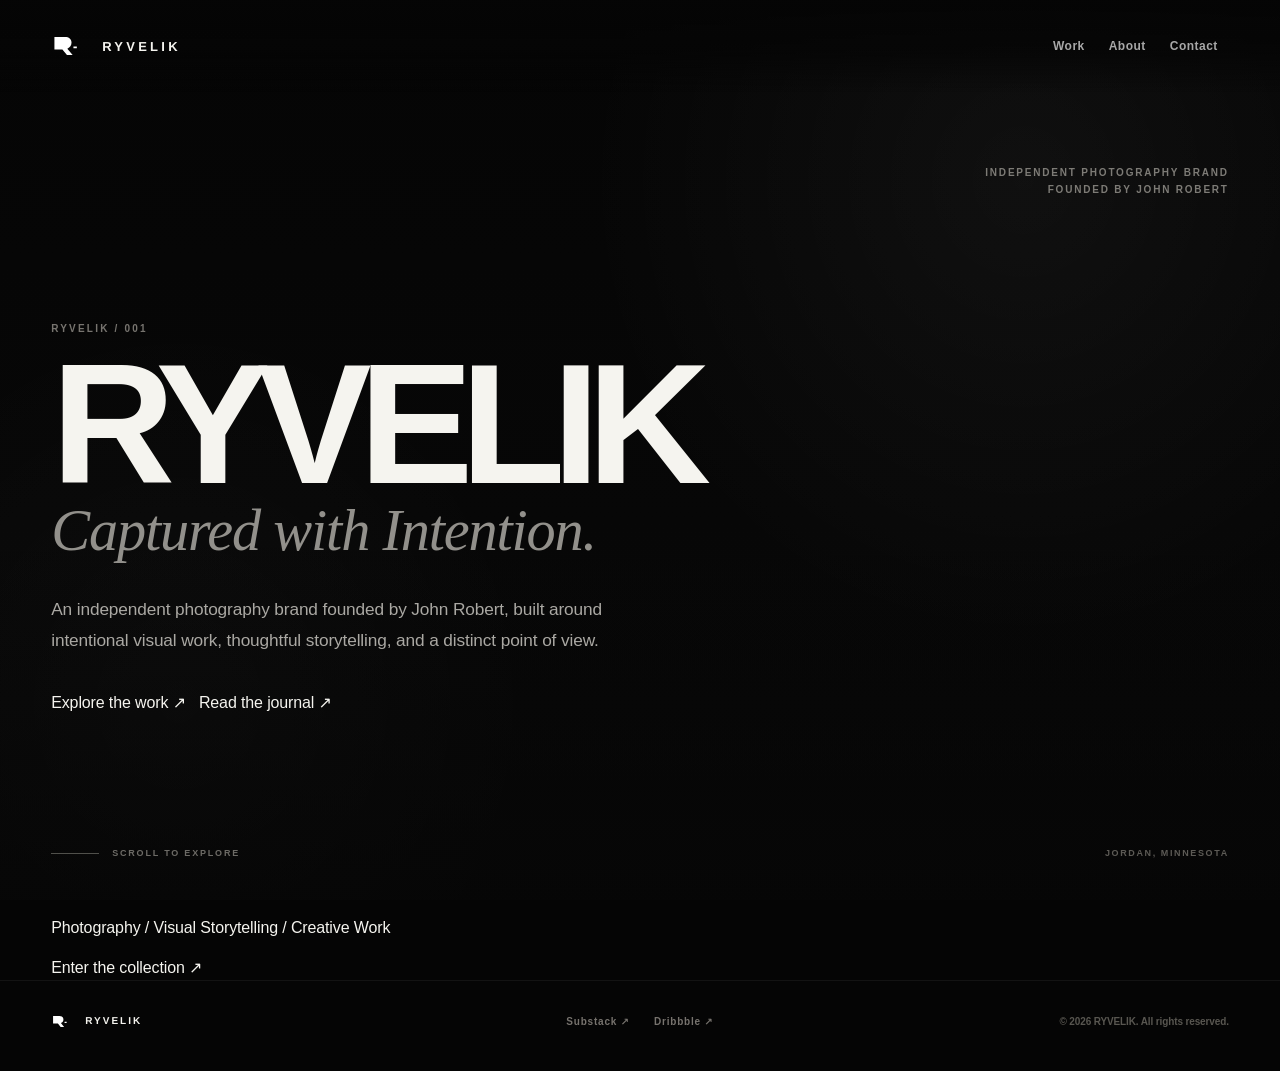
==== commit f63eb139: "Update index.html Signed-off-by: ryvelik <ryvelik@outlook.com>" ====
--- a/index.html
+++ b/index.html
@@ -305,7 +305,7 @@
                   class="hero-button primary"
                   href="/work"
                 >
-                  Explore the work
+                  Explore the work ↗
                 </a>
 
                 <a
@@ -408,12 +408,14 @@
 
         </div>
 
-        <div
+
+        <nav
           class="footer-links"
-          aria-label="External links"
+          aria-label="External profiles"
         >
 
           <a
+            class="footer-link"
             href="https://substack.com/@ryvelik"
             target="_blank"
             rel="noopener noreferrer"
@@ -422,6 +424,7 @@
           </a>
 
           <a
+            class="footer-link"
             href="https://dribbble.com/ryvelik"
             target="_blank"
             rel="noopener noreferrer"
@@ -429,7 +432,8 @@
             Dribbble ↗
           </a>
 
-        </div>
+        </nav>
+
 
         <p class="footer-copy">
           © 2026 RYVELIK. All rights reserved.
--- a/styles.css
+++ b/styles.css
@@ -25,13 +25,14 @@
 
   --sans:
     Inter,
+    "Helvetica Neue",
+    Helvetica,
     ui-sans-serif,
     system-ui,
     -apple-system,
     BlinkMacSystemFont,
     "Segoe UI",
     Roboto,
-    Helvetica,
     Arial,
     sans-serif;
 
@@ -57,6 +58,9 @@
   color-scheme:dark;
 
   scroll-behavior:smooth;
+
+  font-kerning:normal;
+  text-rendering:optimizeLegibility;
 }
 
 body{
@@ -71,10 +75,13 @@
   font-size:16px;
   line-height:1.5;
 
+  letter-spacing:-.008em;
+
   -webkit-font-smoothing:antialiased;
   -moz-osx-font-smoothing:grayscale;
 
   text-rendering:optimizeLegibility;
+  font-synthesis:none;
 }
 
 img{
@@ -276,6 +283,8 @@
   letter-spacing:.25em;
 
   text-transform:uppercase;
+
+  text-rendering:geometricPrecision;
 }
 
 
@@ -537,6 +546,8 @@
   text-align:right;
 
   text-transform:uppercase;
+
+  text-wrap:balance;
 }
 
 .hero-center{
@@ -557,7 +568,6 @@
   color:#77746f;
 
   font-size:10px;
-
   line-height:1;
 
   font-weight:750;
@@ -584,6 +594,10 @@
   letter-spacing:-.075em;
 
   font-weight:820;
+
+  text-wrap:balance;
+
+  font-kerning:normal;
 }
 
 .hero-title-main{
@@ -608,6 +622,8 @@
   font-style:italic;
 
   letter-spacing:-.02em;
+
+  text-wrap:balance;
 }
 
 .hero-intro{
@@ -625,6 +641,8 @@
     );
 
   line-height:1.8;
+
+  text-wrap:pretty;
 }
 
 .hero-actions{
@@ -694,7 +712,6 @@
   color:#6d6b66;
 
   font-size:9px;
-
   line-height:1;
 
   font-weight:750;
@@ -715,7 +732,6 @@
   color:#5d5b56;
 
   font-size:9px;
-
   line-height:1;
 
   font-weight:700;
@@ -895,6 +911,8 @@
   letter-spacing:-.075em;
 
   font-weight:820;
+
+  text-wrap:balance;
 }
 
 .page-title em,
@@ -932,6 +950,8 @@
   font-size:14px;
 
   line-height:1.85;
+
+  text-wrap:pretty;
 }
 
 
@@ -1371,6 +1391,8 @@
   letter-spacing:-.035em;
 
   font-weight:720;
+
+  text-wrap:balance;
 }
 
 .piece-caption{
@@ -1475,6 +1497,8 @@
   letter-spacing:-.052em;
 
   font-weight:700;
+
+  text-wrap:balance;
 }
 
 .collection-statement-text em{
@@ -1543,6 +1567,8 @@
   letter-spacing:-.055em;
 
   font-weight:720;
+
+  text-wrap:balance;
 }
 
 .statement-text em{
@@ -1595,6 +1621,8 @@
   letter-spacing:-.055em;
 
   font-weight:760;
+
+  text-wrap:balance;
 }
 
 .story-heading span{
@@ -1620,6 +1648,8 @@
     );
 
   line-height:1.88;
+
+  text-wrap:pretty;
 }
 
 .story-copy p{
@@ -1695,6 +1725,8 @@
   letter-spacing:-.065em;
 
   font-weight:780;
+
+  text-wrap:balance;
 }
 
 .founder-role{
@@ -1721,6 +1753,8 @@
   font-size:15px;
 
   line-height:1.85;
+
+  text-wrap:pretty;
 }
 
 .founder-copy p{
@@ -1781,6 +1815,8 @@
   letter-spacing:-.05em;
 
   font-weight:750;
+
+  text-wrap:balance;
 }
 
 .principles-intro{
@@ -1793,6 +1829,8 @@
   font-size:14px;
 
   line-height:1.75;
+
+  text-wrap:pretty;
 }
 
 .principles-list{
@@ -1845,6 +1883,8 @@
   letter-spacing:-.025em;
 
   font-weight:700;
+
+  text-wrap:balance;
 }
 
 .principle-text{
@@ -1855,6 +1895,8 @@
   font-size:13px;
 
   line-height:1.65;
+
+  text-wrap:pretty;
 }
 
 
@@ -1892,6 +1934,8 @@
     );
 
   line-height:1.85;
+
+  text-wrap:pretty;
 }
 
 .contact-details-copy p{
@@ -1998,6 +2042,8 @@
     );
 
   line-height:1.85;
+
+  text-wrap:pretty;
 }
 
 .elsewhere-list{
@@ -2110,13 +2156,16 @@
 }
 
 .footer-inner{
-  display:flex;
+  display:grid;
+
+  grid-template-columns:
+    1fr
+    auto
+    1fr;
 
   align-items:center;
 
-  justify-content:space-between;
-
-  gap:25px;
+  gap:30px;
 }
 
 .footer-brand{
@@ -2124,7 +2173,11 @@
 
   align-items:center;
 
+  justify-self:start;
+
   gap:11px;
+
+  flex:none;
 }
 
 .footer-logo{
@@ -2142,11 +2195,84 @@
   letter-spacing:.2em;
 
   text-transform:uppercase;
-}
+
+  text-rendering:geometricPrecision;
+}
+
+
+/* FOOTER LINKS */
+
+.footer-links{
+  display:flex;
+
+  align-items:center;
+
+  justify-content:center;
+
+  gap:24px;
+
+  justify-self:center;
+}
+
+.footer-link{
+  position:relative;
+
+  color:#77736e;
+
+  font-size:10px;
+
+  line-height:1;
+
+  font-weight:700;
+
+  letter-spacing:.08em;
+
+  transition:
+    color .25s ease;
+}
+
+.footer-link::after{
+  content:"";
+
+  position:absolute;
+
+  left:0;
+  right:0;
+
+  bottom:-6px;
+
+  height:1px;
+
+  background:#fff;
+
+  transform:scaleX(0);
+
+  transform-origin:right center;
+
+  transition:
+    transform .3s var(--ease);
+}
+
+.footer-link:hover,
+.footer-link:focus-visible{
+  color:#fff;
+}
+
+.footer-link:hover::after,
+.footer-link:focus-visible::after{
+  transform:scaleX(1);
+
+  transform-origin:left center;
+}
+
+
+/* FOOTER COPYRIGHT */
 
 .footer-copy{
   margin:0;
 
+  justify-self:end;
+
   color:#585650;
 
   font-size:10px;
@@ -2154,6 +2280,8 @@
   line-height:1;
 
   font-weight:600;
+
+  white-space:nowrap;
 }
 
 
@@ -2389,7 +2517,6 @@
   height:50px;
 
   margin:0;
-
   padding:0;
 
   border:1px solid rgba(255,255,255,.16);
@@ -2959,9 +3086,33 @@
   /* FOOTER */
 
   .footer-inner{
+    display:flex;
+
     align-items:flex-start;
 
     flex-direction:column;
+
+    gap:22px;
+  }
+
+  .footer-links{
+    align-items:flex-start;
+
+    justify-content:flex-start;
+
+    justify-self:auto;
+
+    gap:20px;
+  }
+
+  .footer-link{
+    font-size:9px;
+  }
+
+  .footer-copy{
+    justify-self:auto;
+
+    font-size:9px;
   }
 
 
@@ -3034,9 +3185,7 @@
   }
 
   *,
-
   *::before,
-
   *::after{
     transition:none !important;
 
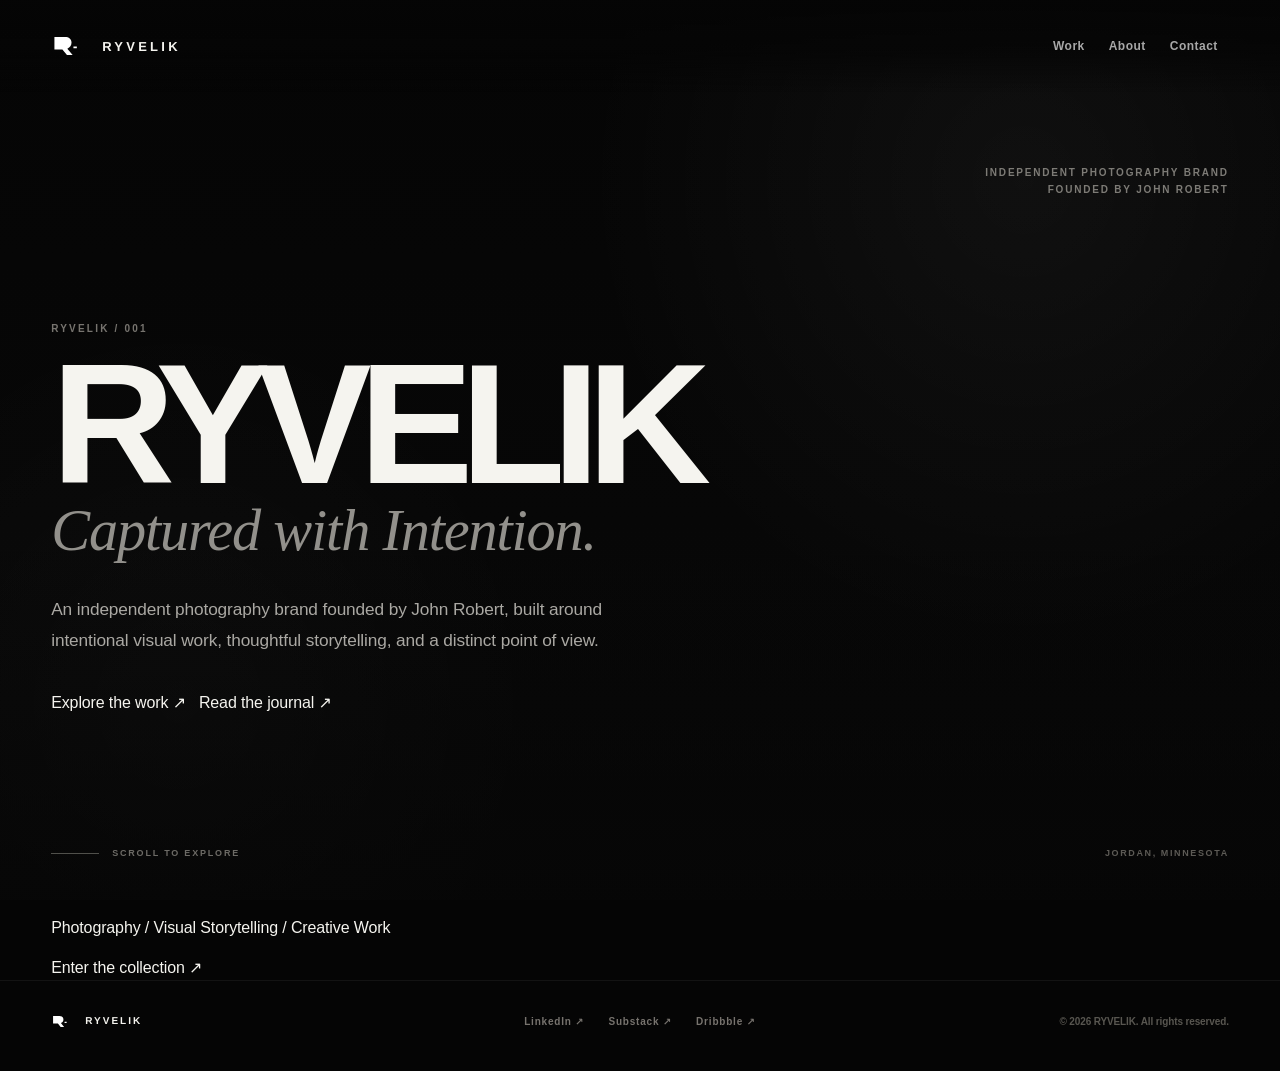
==== commit 19612a42: "Update index.html Signed-off-by: John Robert <ryvelik@outlook.com>" ====
--- a/index.html
+++ b/index.html
@@ -158,6 +158,7 @@
           "@id": "https://ryvelik.github.io/#organization"
         },
         "sameAs": [
+          "https://www.linkedin.com/in/johnrobertofficial/",
           "https://ryvelik.substack.com",
           "https://dribbble.com/ryvelik"
         ]
@@ -416,6 +417,15 @@
 
           <a
             class="footer-link"
+            href="https://www.linkedin.com/in/johnrobertofficial/"
+            target="_blank"
+            rel="noopener noreferrer"
+          >
+            LinkedIn ↗
+          </a>
+
+          <a
+            class="footer-link"
             href="https://substack.com/@ryvelik"
             target="_blank"
             rel="noopener noreferrer"
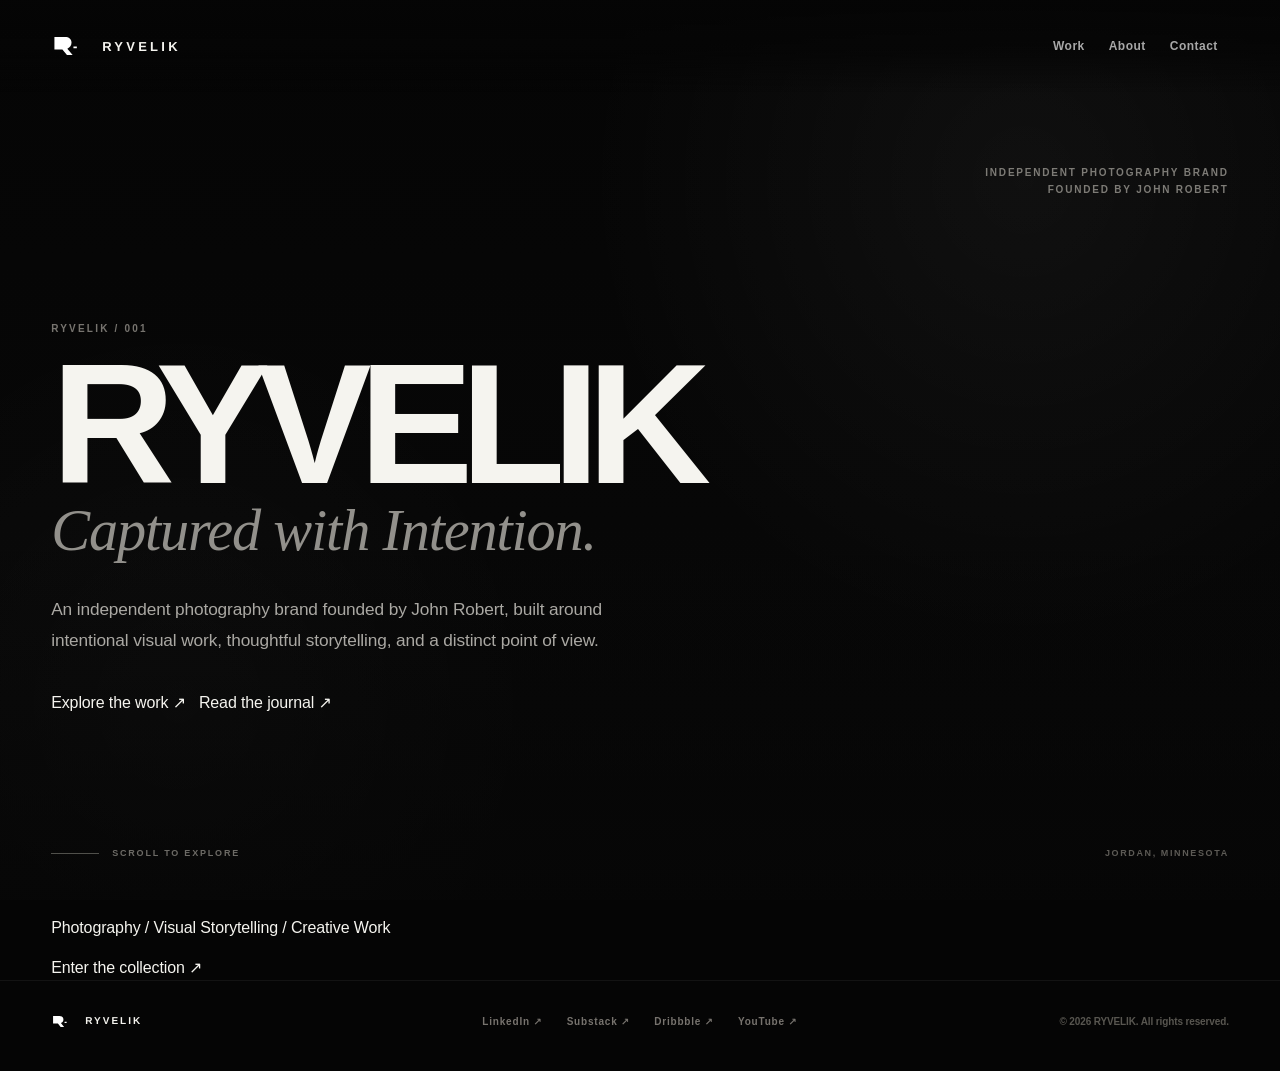
==== commit 35740037: "Update index.html Signed-off-by: John Robert <ryvelik@outlook.com>" ====
--- a/index.html
+++ b/index.html
@@ -160,7 +160,8 @@
         "sameAs": [
           "https://www.linkedin.com/in/johnrobertofficial/",
           "https://ryvelik.substack.com",
-          "https://dribbble.com/ryvelik"
+          "https://dribbble.com/ryvelik",
+          "https://www.youtube.com/@ryvelik"
         ]
       },
       {
@@ -442,6 +443,15 @@
             Dribbble ↗
           </a>
 
+          <a
+            class="footer-link"
+            href="https://www.youtube.com/@ryvelik"
+            target="_blank"
+            rel="noopener noreferrer"
+          >
+            YouTube ↗
+          </a>
+
         </nav>
 
 
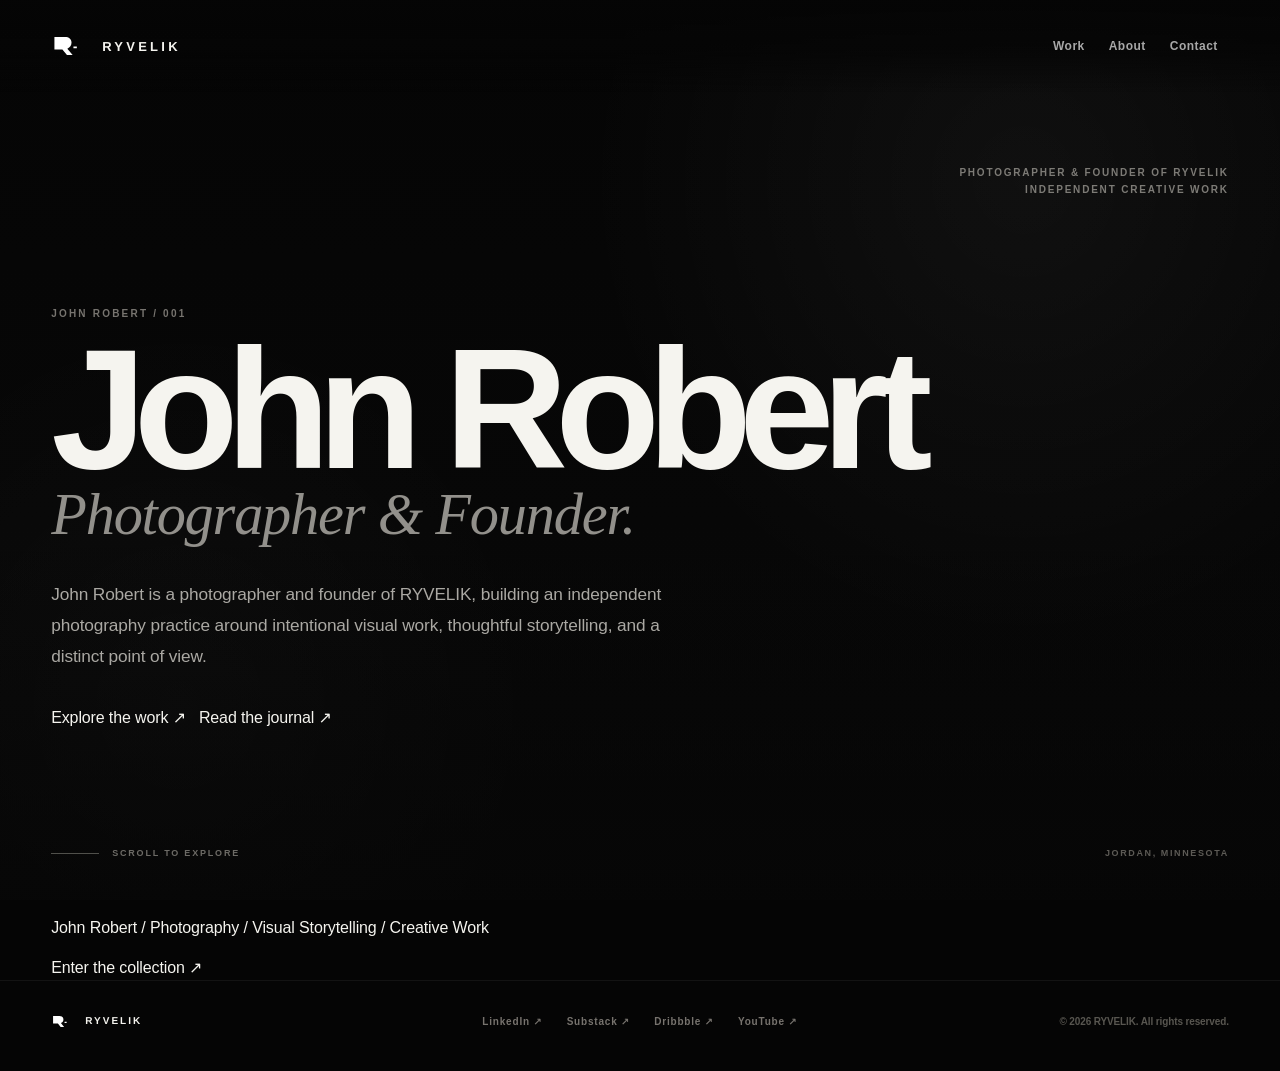
==== commit bdd54256: "Update index.html Signed-off-by: John Robert <ryvelik@outlook.com>" ====
--- a/index.html
+++ b/index.html
@@ -8,11 +8,11 @@
     content="width=device-width, initial-scale=1"
   />
 
-  <title>RYVELIK — Captured with Intention.</title>
+  <title>John Robert | Photographer &amp; Founder of RYVELIK</title>
 
   <meta
     name="description"
-    content="RYVELIK is an independent photography brand founded by John Robert, built around intentional visual work, thoughtful storytelling, and a distinct point of view."
+    content="John Robert is a photographer and founder of RYVELIK, an independent photography brand built around intentional visual work, thoughtful storytelling, and a distinct point of view."
   />
 
   <meta
@@ -42,12 +42,12 @@
 
   <meta
     property="og:title"
-    content="RYVELIK — Captured with Intention."
+    content="John Robert | Photographer &amp; Founder of RYVELIK"
   />
 
   <meta
     property="og:description"
-    content="RYVELIK is an independent photography brand founded by John Robert, built around intentional visual work, thoughtful storytelling, and a distinct point of view."
+    content="John Robert is a photographer and founder of RYVELIK, an independent photography brand built around intentional visual work, thoughtful storytelling, and a distinct point of view."
   />
 
   <meta
@@ -57,7 +57,7 @@
 
   <meta
     property="og:site_name"
-    content="RYVELIK"
+    content="John Robert"
   />
 
   <meta
@@ -67,7 +67,7 @@
 
   <meta
     property="og:image:alt"
-    content="RYVELIK — Captured with Intention."
+    content="John Robert — Photographer &amp; Founder of RYVELIK"
   />
 
   <meta
@@ -77,12 +77,12 @@
 
   <meta
     name="twitter:title"
-    content="RYVELIK — Captured with Intention."
+    content="John Robert | Photographer &amp; Founder of RYVELIK"
   />
 
   <meta
     name="twitter:description"
-    content="RYVELIK is an independent photography brand founded by John Robert, built around intentional visual work, thoughtful storytelling, and a distinct point of view."
+    content="John Robert is a photographer and founder of RYVELIK, an independent photography brand built around intentional visual work, thoughtful storytelling, and a distinct point of view."
   />
 
   <meta
@@ -132,11 +132,29 @@
     })(window, document, "clarity", "script", "yjtcumb3m");
   </script>
 
-  <!-- RYVELIK structured data -->
+  <!-- John Robert + RYVELIK structured data -->
   <script type="application/ld+json">
   {
     "@context": "https://schema.org",
     "@graph": [
+      {
+        "@type": "Person",
+        "@id": "https://ryvelik.github.io/#john-robert",
+        "name": "John Robert",
+        "url": "https://ryvelik.github.io/about/",
+        "description": "John Robert is a photographer and founder of RYVELIK, an independent photography brand built around intentional visual work, thoughtful storytelling, and a distinct point of view.",
+        "jobTitle": "Photographer & Founder of RYVELIK",
+        "image": "https://ryvelik.github.io/john-robert.jpg",
+        "worksFor": {
+          "@id": "https://ryvelik.github.io/#organization"
+        },
+        "sameAs": [
+          "https://www.linkedin.com/in/johnrobertofficial/",
+          "https://ryvelik.substack.com",
+          "https://dribbble.com/ryvelik",
+          "https://www.youtube.com/@ryvelik"
+        ]
+      },
       {
         "@type": "Organization",
         "@id": "https://ryvelik.github.io/#organization",
@@ -149,31 +167,18 @@
         "email": "mailto:ryvelik@outlook.com"
       },
       {
-        "@type": "Person",
-        "@id": "https://ryvelik.github.io/#john-robert",
-        "name": "John Robert",
-        "url": "https://ryvelik.github.io/about",
-        "jobTitle": "Founder & Photographer",
-        "worksFor": {
-          "@id": "https://ryvelik.github.io/#organization"
-        },
-        "sameAs": [
-          "https://www.linkedin.com/in/johnrobertofficial/",
-          "https://ryvelik.substack.com",
-          "https://dribbble.com/ryvelik",
-          "https://www.youtube.com/@ryvelik"
-        ]
-      },
-      {
         "@type": "WebSite",
         "@id": "https://ryvelik.github.io/#website",
-        "name": "RYVELIK",
+        "name": "John Robert",
         "url": "https://ryvelik.github.io/",
-        "description": "RYVELIK — Captured with Intention.",
+        "description": "John Robert — Photographer & Founder of RYVELIK.",
         "publisher": {
           "@id": "https://ryvelik.github.io/#organization"
         },
         "author": {
+          "@id": "https://ryvelik.github.io/#john-robert"
+        },
+        "about": {
           "@id": "https://ryvelik.github.io/#john-robert"
         }
       }
@@ -201,7 +206,7 @@
         <a
           class="brand"
           href="/"
-          aria-label="RYVELIK home"
+          aria-label="John Robert home"
         >
 
           <svg
@@ -266,8 +271,8 @@
           <div class="hero-top">
 
             <p class="hero-top-copy">
-              Independent photography brand<br />
-              Founded by John Robert
+              Photographer &amp; Founder of RYVELIK<br />
+              Independent creative work
             </p>
 
           </div>
@@ -277,7 +282,7 @@
             <div class="hero-content">
 
               <p class="hero-overline">
-                RYVELIK / 001
+                JOHN ROBERT / 001
               </p>
 
               <h1
@@ -286,19 +291,21 @@
               >
 
                 <span class="hero-title-main">
-                  RYVELIK
+                  John Robert
                 </span>
 
                 <span class="hero-title-sub">
-                  Captured with Intention.
+                  Photographer &amp; Founder.
                 </span>
 
               </h1>
 
               <p class="hero-intro">
-                An independent photography brand founded by
-                John Robert, built around intentional visual work,
-                thoughtful storytelling, and a distinct point of view.
+                John Robert is a photographer and founder of
+                RYVELIK, building an independent photography
+                practice around intentional visual work,
+                thoughtful storytelling, and a distinct point
+                of view.
               </p>
 
               <div class="hero-actions">
@@ -348,7 +355,7 @@
         <div class="container preview-inner">
 
           <p class="preview-copy">
-            Photography / Visual Storytelling / Creative Work
+            John Robert / Photography / Visual Storytelling / Creative Work
           </p>
 
           <a
